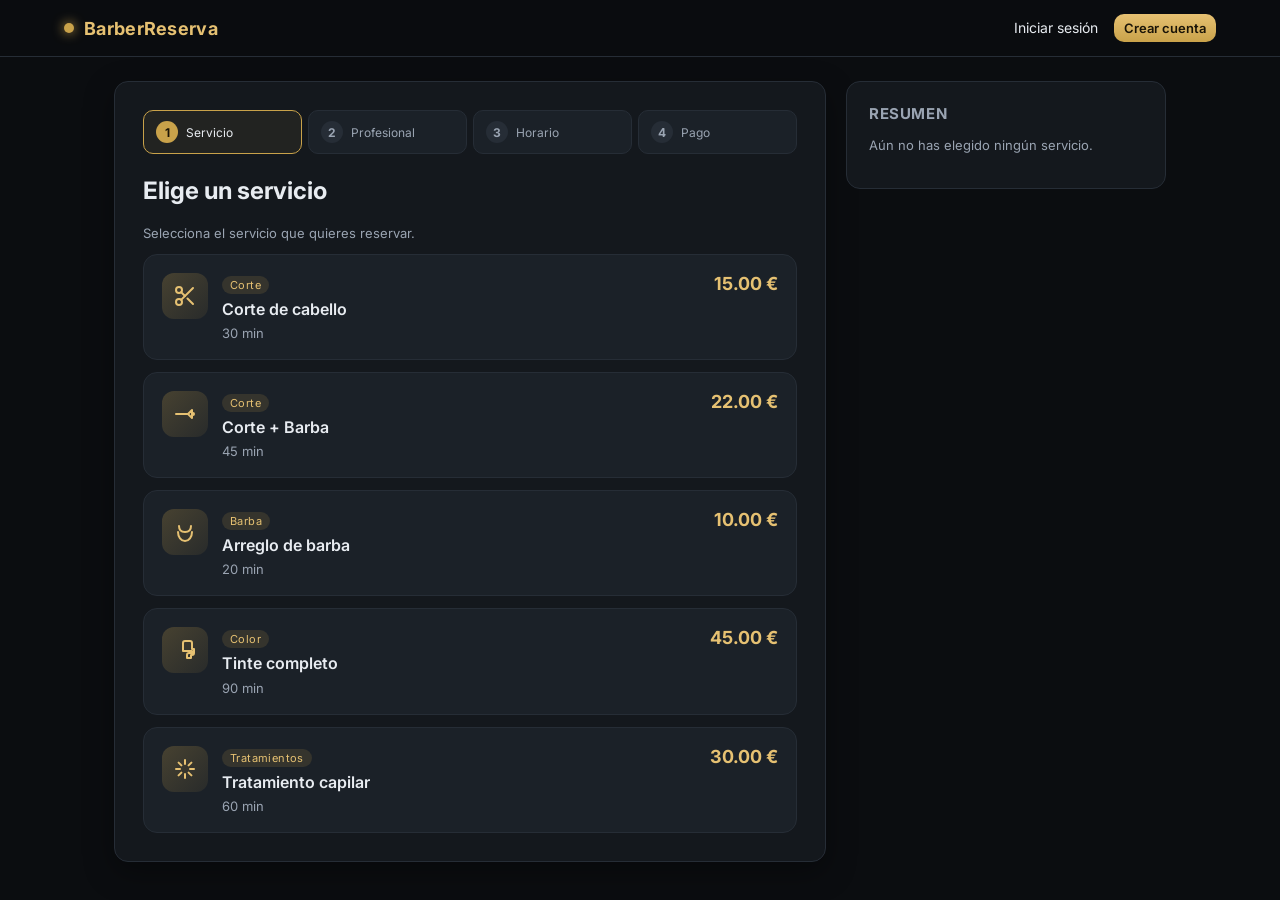
==== book.html @ 69525e0b "Primera subida del proyecto Madoka" ====
<!doctype html>
<html lang="es">
<head>
  <meta charset="utf-8" />
  <meta name="viewport" content="width=device-width, initial-scale=1" />
  <title>Reservar — BarberReserva</title>
  <link rel="preconnect" href="https://fonts.googleapis.com">
  <link rel="preconnect" href="https://fonts.gstatic.com" crossorigin>
  <link href="https://fonts.googleapis.com/css2?family=Inter:wght@400;500;600;700&display=swap" rel="stylesheet">
  <link rel="stylesheet" href="styles.css" />
</head>
<body>
  <nav class="nav">
    <div class="nav-inner">
      <a class="brand" href="index.html"><span class="brand-dot"></span> BarberReserva</a>
      <div class="nav-spacer"></div>
      <div id="nav-actions"></div>
    </div>
  </nav>

  <main class="container">
    <div id="welcome" class="form-ok" style="display:none">Cuenta creada. ¡Ya puedes reservar tu primera cita!</div>

    <div class="booking-shell">
      <div class="booking-card">
        <div class="steps-pro">
          <div class="sp active" data-sp="1"><span class="n">1</span> Servicio</div>
          <div class="sp" data-sp="2"><span class="n">2</span> Profesional</div>
          <div class="sp" data-sp="3"><span class="n">3</span> Horario</div>
          <div class="sp" data-sp="4"><span class="n">4</span> Pago</div>
        </div>

        <section id="step-1">
          <h2 style="margin-top:0">Elige un servicio</h2>
          <p class="muted">Selecciona el servicio que quieres reservar.</p>
          <div id="services" class="rgrid"></div>
        </section>

        <section id="step-2" style="display:none">
          <h2 style="margin-top:0">Elige a tu profesional</h2>
          <p class="muted">Estos profesionales pueden realizar el servicio.</p>
          <div id="employees" class="rgrid"></div>
          <div style="margin-top:18px"><button class="btn" id="back-1">← Volver</button></div>
        </section>

        <section id="step-3" style="display:none">
          <h2 style="margin-top:0">Fecha y hora</h2>
          <p class="muted">Elige el día y un horario disponible.</p>
          <div class="form-row" style="max-width:260px">
            <label for="date">Fecha</label>
            <input class="input" id="date" type="date" />
          </div>
          <div id="slots-area"></div>
          <p class="muted" id="slots-msg" style="margin-top:10px"></p>
          <div style="margin-top:18px"><button class="btn" id="back-2">← Volver</button></div>
        </section>

        <section id="step-4" style="display:none">
          <h2 style="margin-top:0">Confirmar y pagar</h2>
          <div id="pay-area">
            <p class="muted">Revisa tu reserva en el resumen y procesa el pago en modo demostración.</p>
            <div style="display:flex; gap:8px; margin-top:14px;">
              <button class="btn btn-primary" id="pay-btn">Pagar y confirmar reserva</button>
              <button class="btn" id="back-3">← Volver</button>
            </div>
          </div>
          <div id="confirm" style="display:none" class="confirm-wrap">
            <div class="form-ok">Reserva confirmada. Aquí tienes tu código QR para mostrar en el local.</div>
            <div class="qr"><img id="qr-img" alt="QR de reserva" /></div>
            <div class="ccode" id="code"></div>
            <p><a class="btn" href="mis-reservas.html">Ver mis reservas</a></p>
          </div>
        </section>
      </div>

      <aside class="summary-card" id="summary">
        <h3>Resumen</h3>
        <div id="summary-body"><p class="summary-empty">Aún no has elegido ningún servicio.</p></div>
      </aside>
    </div>
  </main>

  <script src="shared.js"></script>
  <script>
    const state = { service: null, employee: null, date: null, time: null };

    if (new URLSearchParams(location.search).get('welcome')) {
      document.getElementById('welcome').style.display = 'block';
    }

    const ICONS = {
      scissors: '<svg viewBox="0 0 24 24" fill="none" stroke="currentColor" stroke-width="2" stroke-linecap="round" stroke-linejoin="round"><circle cx="6" cy="6" r="3"/><circle cx="6" cy="18" r="3"/><line x1="20" y1="4" x2="8.12" y2="15.88"/><line x1="14.47" y1="14.48" x2="20" y2="20"/><line x1="8.12" y1="8.12" x2="12" y2="12"/></svg>',
      razor: '<svg viewBox="0 0 24 24" fill="none" stroke="currentColor" stroke-width="2" stroke-linecap="round" stroke-linejoin="round"><path d="M3 12h12l4-4v8l-4-4"/><circle cx="20" cy="12" r="1"/></svg>',
      beard: '<svg viewBox="0 0 24 24" fill="none" stroke="currentColor" stroke-width="2" stroke-linecap="round" stroke-linejoin="round"><path d="M6 6c0 4 2 6 6 6s6-2 6-6"/><path d="M5 12c0 5 3 9 7 9s7-4 7-9"/></svg>',
      paint: '<svg viewBox="0 0 24 24" fill="none" stroke="currentColor" stroke-width="2" stroke-linecap="round" stroke-linejoin="round"><path d="M19 11h2v4a2 2 0 0 1-2 2h-1v3h-4v-3a2 2 0 0 1 2-2h3v-2H10V5a2 2 0 0 1 2-2h5a2 2 0 0 1 2 2z"/></svg>',
      spark: '<svg viewBox="0 0 24 24" fill="none" stroke="currentColor" stroke-width="2" stroke-linecap="round" stroke-linejoin="round"><path d="M12 3v4M12 17v4M3 12h4M17 12h4M5.6 5.6l2.8 2.8M15.6 15.6l2.8 2.8M5.6 18.4l2.8-2.8M15.6 8.4l2.8-2.8"/></svg>',
      default: '<svg viewBox="0 0 24 24" fill="none" stroke="currentColor" stroke-width="2" stroke-linecap="round" stroke-linejoin="round"><circle cx="12" cy="12" r="9"/></svg>',
    };

    function setStep(n) {
      document.querySelectorAll('.sp').forEach(el => {
        const i = Number(el.dataset.sp);
        el.classList.toggle('active', i === n);
        el.classList.toggle('done', i < n);
      });
      [1,2,3,4].forEach(i => document.getElementById('step-' + i).style.display = (i === n) ? '' : 'none');
    }

    function renderSummary() {
      const box = document.getElementById('summary-body');
      if (!state.service) { box.innerHTML = '<p class="summary-empty">Aún no has elegido ningún servicio.</p>'; return; }
      const lines = [];
      lines.push(`<div class="summary-line"><span class="k">Servicio</span><span class="v">${escapeHtml(state.service.name)}</span></div>`);
      lines.push(`<div class="summary-line"><span class="k">Duración</span><span class="v">${state.service.duration_minutes} min</span></div>`);
      if (state.employee) lines.push(`<div class="summary-line"><span class="k">Profesional</span><span class="v">${escapeHtml(state.employee.name)}</span></div>`);
      if (state.date) lines.push(`<div class="summary-line"><span class="k">Fecha</span><span class="v">${escapeHtml(state.date)}</span></div>`);
      if (state.time) lines.push(`<div class="summary-line"><span class="k">Hora</span><span class="v">${escapeHtml(state.time)}</span></div>`);
      lines.push(`<div class="summary-total"><span class="tk">Total a pagar</span><span class="tv">${Number(state.service.price).toFixed(2)} €</span></div>`);
      box.innerHTML = lines.join('');
    }

    function loadServices() {
      const c = document.getElementById('services');
      c.innerHTML = '';
      DB.services().forEach(s => {
        const el = document.createElement('div');
        el.className = 'service-card';
        el.innerHTML = `
          <div class="svc-icon">${ICONS[s.icon] || ICONS.default}</div>
          <div class="svc-card-body">
            <span class="svc-tag">${escapeHtml(s.category || '')}</span>
            <div class="svc-title">${escapeHtml(s.name)}</div>
            <div class="svc-meta">${s.duration_minutes} min</div>
          </div>
          <div class="svc-price">${Number(s.price).toFixed(2)} €</div>`;
        el.onclick = () => {
          document.querySelectorAll('#services .service-card').forEach(x => x.classList.remove('active'));
          el.classList.add('active');
          state.service = s; state.employee = null; state.date = null; state.time = null;
          renderSummary(); loadEmployees(); setStep(2);
        };
        c.appendChild(el);
      });
    }

    function loadEmployees() {
      const c = document.getElementById('employees');
      c.innerHTML = '';
      DB.employeesForService(state.service.id).forEach(e => {
        const el = document.createElement('div');
        el.className = 'emp-card';
        el.innerHTML = `
          <div class="avatar avatar-lg"><img src="${avatarUrl(e.name, 128)}" alt=""></div>
          <div>
            <div class="ename">${escapeHtml(e.name)}</div>
            <div class="ehint">Profesional disponible</div>
          </div>`;
        el.onclick = () => {
          document.querySelectorAll('#employees .emp-card').forEach(x => x.classList.remove('active'));
          el.classList.add('active');
          state.employee = e; state.date = null; state.time = null;
          renderSummary(); prepareDate(); setStep(3);
        };
        c.appendChild(el);
      });
    }

    function prepareDate() {
      const d = document.getElementById('date');
      const today = new Date().toISOString().slice(0, 10);
      d.min = today;
      if (!d.value) d.value = today;
      d.onchange = loadSlots;
      loadSlots();
    }

    function loadSlots() {
      const date = document.getElementById('date').value;
      state.date = date; state.time = null; renderSummary();
      const area = document.getElementById('slots-area');
      const msg = document.getElementById('slots-msg');
      const { slots } = DB.availability({ employee_id: state.employee.id, service_id: state.service.id, date });
      if (!slots.length) { area.innerHTML = ''; msg.textContent = 'Sin huecos para ese día. Prueba con otro.'; return; }
      msg.textContent = '';
      const morning = slots.filter(t => parseInt(t) < 14);
      const afternoon = slots.filter(t => parseInt(t) >= 14);
      function group(title, list) {
        if (!list.length) return '';
        return `<div class="slot-section"><h4>${title}</h4><div class="slot-grid">${list.map(t => `<div class="slot-pill" data-t="${t}">${t}</div>`).join('')}</div></div>`;
      }
      area.innerHTML = group('Mañana', morning) + group('Tarde', afternoon);
      area.querySelectorAll('.slot-pill').forEach(el => {
        el.onclick = () => {
          area.querySelectorAll('.slot-pill').forEach(x => x.classList.remove('active'));
          el.classList.add('active');
          state.time = el.dataset.t;
          renderSummary();
          setStep(4);
        };
      });
    }

    document.getElementById('back-1').onclick = () => setStep(1);
    document.getElementById('back-2').onclick = () => setStep(2);
    document.getElementById('back-3').onclick = () => setStep(3);

    document.getElementById('pay-btn').onclick = () => {
      const user = DB.me();
      if (!user) { location.href = 'login.html'; return; }
      const btn = document.getElementById('pay-btn');
      btn.disabled = true; btn.textContent = 'Procesando pago…';
      try {
        const r = DB.createReservation({
          employee_id: state.employee.id,
          service_id: state.service.id,
          date: state.date,
          start_time: state.time,
        });
        document.getElementById('code').textContent = r.code;
        document.getElementById('qr-img').src = 'https://api.qrserver.com/v1/create-qr-code/?size=200x200&data=' + encodeURIComponent('BARBER:' + r.code);
        document.getElementById('pay-area').style.display = 'none';
        document.getElementById('confirm').style.display = 'block';
      } catch (err) {
        btn.disabled = false; btn.textContent = 'Pagar y confirmar reserva';
        alert(err.message);
      }
    };

    // Block non-clients from booking
    const me = DB.me();
    if (me && me.role !== 'client') {
      document.querySelector('.booking-shell').innerHTML = `
        <div class="booking-card">
          <h2 style="margin-top:0">Reservas solo para clientes</h2>
          <p class="muted">Tu cuenta es de tipo ${me.role === 'admin' ? 'Administrador' : 'Trabajador'}. Esta sección es para clientes.</p>
          <a class="btn btn-primary" href="${me.role === 'admin' ? 'admin.html' : 'dashboard.html'}">Ir a mi panel</a>
        </div>`;
    } else {
      loadServices();
      renderSummary();
    }
  </script>
</body>
</html>
---- styles.css ----
:root {
  --bg: #0b0d10;
  --panel: #14181d;
  --panel-2: #1b2128;
  --line: #262d36;
  --text: #e8ecf1;
  --muted: #9aa4b2;
  --brand: #c9a24a;
  --brand-2: #e6c172;
  --brand-ink: #1a1407;
  --ok: #4ade80;
  --err: #f87171;
  --warn: #fbbf24;
  --radius: 14px;
  --shadow: 0 10px 30px rgba(0, 0, 0, .35);
}
* { box-sizing: border-box; }
html, body { margin: 0; padding: 0; background: var(--bg); color: var(--text); font-family: 'Inter', system-ui, -apple-system, Segoe UI, Roboto, sans-serif; -webkit-font-smoothing: antialiased; }
a { color: var(--brand-2); text-decoration: none; }
a:hover { text-decoration: underline; }
img { max-width: 100%; }

/* layout */
.container { max-width: 1100px; margin: 0 auto; padding: 24px; }
.nav { position: sticky; top: 0; z-index: 20; background: rgba(11, 13, 16, .85); backdrop-filter: blur(10px); border-bottom: 1px solid var(--line); }
.nav-inner { display: flex; align-items: center; gap: 16px; padding: 14px 24px; max-width: 1200px; margin: 0 auto; }
.brand { display: flex; align-items: center; gap: 10px; font-weight: 700; font-size: 18px; letter-spacing: .3px; }
.brand-dot { width: 10px; height: 10px; border-radius: 50%; background: var(--brand); box-shadow: 0 0 12px var(--brand); }
.nav-spacer { flex: 1; }
.nav a.navlink { color: var(--text); padding: 8px 12px; border-radius: 8px; font-size: 14px; }
.nav a.navlink:hover { background: var(--panel-2); text-decoration: none; }
.nav .who { color: var(--muted); font-size: 13px; margin-right: 6px; }

/* buttons */
.btn { display: inline-flex; align-items: center; justify-content: center; gap: 8px; padding: 10px 18px; border-radius: 10px; border: 1px solid var(--line); background: var(--panel-2); color: var(--text); font-weight: 600; font-size: 14px; cursor: pointer; transition: transform .05s ease, background .15s; }
.btn:hover { background: #232a33; }
.btn:active { transform: translateY(1px); }
.btn-primary { background: linear-gradient(180deg, var(--brand-2), var(--brand)); color: var(--brand-ink); border: none; }
.btn-primary:hover { filter: brightness(1.05); }
.btn-ghost { background: transparent; }
.btn-danger { background: #3a1a1a; border-color: #5a2222; color: #fecaca; }
.btn-sm { padding: 6px 10px; font-size: 13px; }
.btn-block { display: flex; width: 100%; }

/* hero */
.hero { padding: 80px 24px 60px; text-align: center; background: radial-gradient(1100px 500px at 50% -80px, rgba(201,162,74,.18), transparent 60%); }
.hero h1 { font-size: 44px; line-height: 1.05; margin: 0 0 14px; letter-spacing: -.5px; }
.hero .accent { background: linear-gradient(90deg, var(--brand-2), var(--brand)); -webkit-background-clip: text; background-clip: text; color: transparent; }
.hero p { color: var(--muted); font-size: 17px; max-width: 620px; margin: 0 auto 28px; }
.hero .cta { display: flex; gap: 12px; justify-content: center; flex-wrap: wrap; }

/* feature grid */
.features { display: grid; grid-template-columns: repeat(auto-fit, minmax(240px, 1fr)); gap: 18px; padding: 30px 0 10px; }
.feature { background: var(--panel); border: 1px solid var(--line); border-radius: var(--radius); padding: 22px; }
.feature h3 { margin: 8px 0 6px; font-size: 17px; }
.feature p { color: var(--muted); font-size: 14px; margin: 0; line-height: 1.55; }
.icon { width: 38px; height: 38px; border-radius: 10px; display: inline-flex; align-items: center; justify-content: center; background: rgba(201,162,74,.12); color: var(--brand-2); font-size: 18px; }

/* forms / auth */
.auth-wrap { min-height: calc(100vh - 64px); display: grid; place-items: center; padding: 40px 16px; }
.card { background: var(--panel); border: 1px solid var(--line); border-radius: var(--radius); padding: 28px; box-shadow: var(--shadow); }
.card.narrow { width: 100%; max-width: 420px; }
.card h2 { margin: 0 0 6px; font-size: 22px; }
.card .sub { color: var(--muted); margin: 0 0 22px; font-size: 14px; }
.form-row { margin-bottom: 14px; }
.form-row label { display: block; font-size: 13px; color: var(--muted); margin-bottom: 6px; }
.input { width: 100%; padding: 11px 13px; background: var(--panel-2); border: 1px solid var(--line); border-radius: 10px; color: var(--text); font-size: 15px; transition: border-color .15s, box-shadow .15s; }
.input:focus { outline: none; border-color: var(--brand); box-shadow: 0 0 0 3px rgba(201,162,74,.18); }
.input.invalid { border-color: var(--err); }
.field-error { color: var(--err); font-size: 12px; margin-top: 4px; min-height: 14px; }
.form-error { background: rgba(248,113,113,.08); border: 1px solid rgba(248,113,113,.35); color: #fecaca; border-radius: 10px; padding: 10px 12px; margin-bottom: 14px; font-size: 13px; }
.form-ok { background: rgba(74,222,128,.08); border: 1px solid rgba(74,222,128,.35); color: #bbf7d0; border-radius: 10px; padding: 10px 12px; margin-bottom: 14px; font-size: 13px; }
.muted { color: var(--muted); font-size: 13px; }
.center { text-align: center; }
.between { display: flex; justify-content: space-between; align-items: center; gap: 10px; }

.password-meter { height: 6px; background: var(--panel-2); border-radius: 4px; overflow: hidden; margin-top: 6px; }
.password-meter > div { height: 100%; width: 0; background: var(--err); transition: width .2s, background .2s; }

/* booking */
.steps { display: flex; gap: 8px; margin-bottom: 18px; }
.step { flex: 1; height: 6px; background: var(--panel-2); border-radius: 4px; overflow: hidden; }
.step.active > i { display: block; height: 100%; background: var(--brand); width: 100%; }
.choices { display: grid; grid-template-columns: repeat(auto-fill, minmax(220px, 1fr)); gap: 12px; }
.choice { background: var(--panel-2); border: 1px solid var(--line); border-radius: 12px; padding: 14px; cursor: pointer; transition: border-color .15s, transform .05s; }
.choice:hover { border-color: var(--brand); }
.choice.active { border-color: var(--brand); box-shadow: 0 0 0 2px rgba(201,162,74,.25) inset; }
.choice .title { font-weight: 600; }
.choice .meta { color: var(--muted); font-size: 13px; margin-top: 4px; }
.slot-grid { display: grid; grid-template-columns: repeat(auto-fill, minmax(80px, 1fr)); gap: 8px; }
.slot { padding: 10px 0; text-align: center; background: var(--panel-2); border: 1px solid var(--line); border-radius: 8px; cursor: pointer; font-size: 14px; }
.slot:hover { border-color: var(--brand); }
.slot.active { background: var(--brand); color: var(--brand-ink); border-color: var(--brand); font-weight: 600; }

/* dashboards */
.grid-2 { display: grid; grid-template-columns: 1fr 1fr; gap: 18px; }
.grid-3 { display: grid; grid-template-columns: repeat(3, 1fr); gap: 18px; }
.stat { background: var(--panel); border: 1px solid var(--line); border-radius: var(--radius); padding: 20px; }
.stat .label { color: var(--muted); font-size: 13px; }
.stat .value { font-size: 28px; font-weight: 700; margin-top: 4px; }
.table { width: 100%; border-collapse: collapse; }
.table th, .table td { text-align: left; padding: 10px 12px; border-bottom: 1px solid var(--line); font-size: 14px; }
.table th { color: var(--muted); font-weight: 500; font-size: 12px; text-transform: uppercase; letter-spacing: .5px; }
.badge { display: inline-block; padding: 3px 8px; border-radius: 999px; font-size: 12px; font-weight: 600; }
.badge.pendiente { background: rgba(251,191,36,.15); color: var(--warn); }
.badge.completada { background: rgba(74,222,128,.15); color: var(--ok); }
.badge.cancelada, .badge.no_show { background: rgba(248,113,113,.15); color: var(--err); }
.badge.pagada { background: rgba(74,222,128,.15); color: var(--ok); }

.bar-row { display: flex; align-items: center; gap: 8px; margin: 6px 0; font-size: 13px; }
.bar-row .bar { flex: 1; height: 8px; background: var(--panel-2); border-radius: 4px; overflow: hidden; }
.bar-row .bar > i { display: block; height: 100%; background: var(--brand); }
.bar-row .label { width: 90px; color: var(--muted); }
.bar-row .val { width: 80px; text-align: right; }

.qr { display: grid; place-items: center; padding: 16px; background: white; border-radius: 12px; width: fit-content; margin: 14px auto; }
.qr img { width: 180px; height: 180px; display: block; }

.divider { height: 1px; background: var(--line); margin: 18px 0; }

/* role tabs */
.role-tabs { display: grid; grid-template-columns: repeat(3, 1fr); gap: 8px; background: var(--panel-2); border: 1px solid var(--line); border-radius: 12px; padding: 6px; margin-bottom: 18px; }
.role-tab { display: flex; flex-direction: column; align-items: center; justify-content: center; gap: 4px; padding: 12px 8px; border-radius: 8px; cursor: pointer; border: none; background: transparent; color: var(--muted); font-size: 13px; font-weight: 600; transition: background .15s, color .15s; font-family: inherit; }
.role-tab:hover { color: var(--text); }
.role-tab.active { background: var(--brand); color: var(--brand-ink); }
.role-tab .role-ico { font-size: 11px; line-height: 1; letter-spacing: 1px; opacity: .8; }
.role-hint { font-size: 12px; color: var(--muted); margin: -8px 0 14px; text-align: center; }

/* admin filters */
.filters { display: flex; gap: 12px; flex-wrap: wrap; align-items: end; margin-bottom: 12px; }
.filters .form-row { margin: 0; flex: 1; min-width: 160px; }
.select { width: 100%; padding: 11px 13px; background: var(--panel-2); border: 1px solid var(--line); border-radius: 10px; color: var(--text); font-size: 15px; }

/* profile */
.profile-hero { display: flex; gap: 24px; align-items: center; padding: 28px; background: linear-gradient(135deg, rgba(201,162,74,.18), rgba(201,162,74,0)); border: 1px solid var(--line); border-radius: var(--radius); margin-bottom: 20px; }
.profile-hero img { width: 110px; height: 110px; border-radius: 50%; border: 3px solid var(--brand); box-shadow: 0 4px 20px rgba(201,162,74,.25); }
.profile-hero .pname { font-size: 26px; font-weight: 700; margin: 0 0 4px; }
.profile-hero .prole { display: inline-block; padding: 4px 10px; border-radius: 999px; background: rgba(201,162,74,.18); color: var(--brand-2); font-size: 12px; font-weight: 600; text-transform: uppercase; letter-spacing: .8px; }
.profile-info { display: grid; grid-template-columns: 1fr 1fr; gap: 14px; }
.info-item { background: var(--panel-2); border: 1px solid var(--line); border-radius: 10px; padding: 14px 16px; }
.info-item .ilabel { font-size: 12px; color: var(--muted); text-transform: uppercase; letter-spacing: .5px; }
.info-item .ivalue { font-size: 17px; font-weight: 600; margin-top: 4px; }

/* avatars */
.avatar { display: inline-flex; align-items: center; justify-content: center; width: 40px; height: 40px; border-radius: 50%; background: var(--panel-2); overflow: hidden; flex-shrink: 0; }
.avatar img { width: 100%; height: 100%; display: block; }
.avatar-lg { width: 64px; height: 64px; border: 2px solid var(--brand); }

/* booking — fancier */
.booking-shell { display: grid; grid-template-columns: 1fr 320px; gap: 20px; align-items: start; }
@media (max-width: 900px) { .booking-shell { grid-template-columns: 1fr; } }
.booking-card { background: var(--panel); border: 1px solid var(--line); border-radius: var(--radius); padding: 28px; box-shadow: var(--shadow); }
.steps-pro { display: flex; gap: 6px; margin-bottom: 22px; flex-wrap: wrap; }
.steps-pro .sp { flex: 1; min-width: 80px; padding: 10px 12px; border-radius: 10px; background: var(--panel-2); border: 1px solid var(--line); font-size: 12px; color: var(--muted); display: flex; align-items: center; gap: 8px; }
.steps-pro .sp .n { width: 22px; height: 22px; border-radius: 50%; background: var(--line); color: var(--muted); display: inline-flex; align-items: center; justify-content: center; font-weight: 700; font-size: 12px; }
.steps-pro .sp.active { color: var(--text); border-color: var(--brand); background: rgba(201,162,74,.08); }
.steps-pro .sp.active .n { background: var(--brand); color: var(--brand-ink); }
.steps-pro .sp.done .n { background: var(--ok); color: #0b2912; }
.steps-pro .sp.done { color: var(--text); }

.service-card { background: var(--panel-2); border: 1px solid var(--line); border-radius: 14px; padding: 18px; cursor: pointer; transition: transform .08s, border-color .15s, box-shadow .15s; display: flex; gap: 14px; align-items: flex-start; }
.service-card:hover { border-color: var(--brand); transform: translateY(-2px); box-shadow: 0 10px 24px rgba(0,0,0,.25); }
.service-card.active { border-color: var(--brand); box-shadow: 0 0 0 2px rgba(201,162,74,.3) inset; }
.svc-icon { width: 46px; height: 46px; border-radius: 12px; display: inline-flex; align-items: center; justify-content: center; background: linear-gradient(135deg, rgba(201,162,74,.25), rgba(201,162,74,.08)); color: var(--brand-2); flex-shrink: 0; }
.svc-icon svg { width: 24px; height: 24px; }
.svc-card-body { flex: 1; }
.svc-tag { display: inline-block; font-size: 11px; padding: 2px 8px; border-radius: 999px; background: rgba(201,162,74,.15); color: var(--brand-2); margin-bottom: 6px; letter-spacing: .4px; }
.svc-title { font-size: 16px; font-weight: 600; line-height: 1.2; }
.svc-meta { color: var(--muted); font-size: 13px; margin-top: 6px; }
.svc-price { font-size: 18px; font-weight: 700; color: var(--brand-2); text-align: right; min-width: 70px; }

.emp-card { background: var(--panel-2); border: 1px solid var(--line); border-radius: 14px; padding: 16px; cursor: pointer; display: flex; gap: 14px; align-items: center; transition: border-color .15s, transform .08s; }
.emp-card:hover { border-color: var(--brand); transform: translateY(-2px); }
.emp-card.active { border-color: var(--brand); box-shadow: 0 0 0 2px rgba(201,162,74,.3) inset; }
.emp-card .ename { font-weight: 600; font-size: 15px; }
.emp-card .ehint { color: var(--muted); font-size: 13px; }

.slot-section { margin-top: 14px; }
.slot-section h4 { font-size: 13px; color: var(--muted); margin: 6px 0 8px; text-transform: uppercase; letter-spacing: .5px; }
.slot-pill { padding: 10px 0; text-align: center; background: var(--panel-2); border: 1px solid var(--line); border-radius: 10px; cursor: pointer; font-size: 14px; font-weight: 600; transition: all .12s; }
.slot-pill:hover { border-color: var(--brand); color: var(--brand-2); }
.slot-pill.active { background: var(--brand); color: var(--brand-ink); border-color: var(--brand); }

.summary-card { background: var(--panel); border: 1px solid var(--line); border-radius: var(--radius); padding: 22px; position: sticky; top: 80px; }
.summary-card h3 { margin: 0 0 14px; font-size: 15px; color: var(--muted); text-transform: uppercase; letter-spacing: .6px; }
.summary-line { display: flex; justify-content: space-between; gap: 10px; padding: 10px 0; border-bottom: 1px dashed var(--line); font-size: 14px; }
.summary-line:last-of-type { border-bottom: none; }
.summary-line .k { color: var(--muted); }
.summary-line .v { font-weight: 600; text-align: right; }
.summary-total { display: flex; justify-content: space-between; align-items: baseline; margin-top: 14px; padding-top: 14px; border-top: 1px solid var(--line); }
.summary-total .tk { font-size: 14px; color: var(--muted); }
.summary-total .tv { font-size: 26px; font-weight: 700; color: var(--brand-2); }
.summary-empty { color: var(--muted); font-size: 13px; }

/* reservation cards */
.rcard { background: var(--panel); border: 1px solid var(--line); border-radius: 14px; padding: 18px; display: grid; grid-template-columns: 80px 1fr auto; gap: 16px; align-items: center; transition: border-color .15s; }
.rcard:hover { border-color: var(--brand); }
.rcard .rdate { text-align: center; background: var(--panel-2); border-radius: 10px; padding: 10px 4px; }
.rcard .rdate .rday { font-size: 22px; font-weight: 700; line-height: 1; }
.rcard .rdate .rmon { font-size: 11px; color: var(--muted); text-transform: uppercase; letter-spacing: 1px; margin-top: 4px; }
.rcard .rbody .rserv { font-size: 16px; font-weight: 600; }
.rcard .rbody .rmeta { color: var(--muted); font-size: 13px; margin-top: 4px; }
.rcard .rright { text-align: right; }
.rcard .rprice { font-size: 18px; font-weight: 700; color: var(--brand-2); }
.rcard .rcode { font-size: 11px; color: var(--muted); margin-top: 4px; font-family: ui-monospace, monospace; }
.rgrid { display: grid; gap: 12px; }

/* confirm screen */
.confirm-wrap { text-align: center; padding: 20px; }
.confirm-wrap h3 { margin: 14px 0 8px; }
.confirm-wrap .ccode { font-family: ui-monospace, monospace; font-size: 22px; letter-spacing: 2px; background: var(--panel-2); padding: 10px 18px; border-radius: 10px; display: inline-block; margin: 10px 0; }

/* calendar */
.cal-wrap { display: grid; grid-template-columns: 1fr 1fr; gap: 18px; align-items: start; }
@media (max-width: 900px) { .cal-wrap { grid-template-columns: 1fr; } }
.cal { background: var(--panel); border: 1px solid var(--line); border-radius: var(--radius); padding: 18px; }
.cal-head { display: flex; align-items: center; justify-content: space-between; margin-bottom: 14px; }
.cal-title { font-size: 18px; font-weight: 700; text-transform: capitalize; }
.cal-nav { display: flex; gap: 6px; }
.cal-nav button { width: 34px; height: 34px; border-radius: 8px; border: 1px solid var(--line); background: var(--panel-2); color: var(--text); cursor: pointer; font-size: 18px; line-height: 1; }
.cal-nav button:hover { border-color: var(--brand); color: var(--brand-2); }
.cal-dow { display: grid; grid-template-columns: repeat(7, 1fr); gap: 6px; margin-bottom: 6px; }
.cal-dow div { text-align: center; font-size: 11px; color: var(--muted); font-weight: 600; letter-spacing: .5px; text-transform: uppercase; padding: 4px 0; }
.cal-grid { display: grid; grid-template-columns: repeat(7, 1fr); gap: 6px; }
.cal-cell { position: relative; aspect-ratio: 1; min-height: 48px; display: flex; flex-direction: column; align-items: center; justify-content: center; gap: 3px; background: var(--panel-2); border: 1px solid var(--line); border-radius: 10px; cursor: pointer; transition: border-color .12s, background .12s, transform .05s; user-select: none; }
.cal-cell:hover { border-color: var(--brand); }
.cal-cell.other { opacity: .25; cursor: default; }
.cal-cell.other:hover { border-color: var(--line); }
.cal-cell.today { border-color: var(--brand-2); }
.cal-cell.has::after { content: ''; position: absolute; bottom: 6px; width: 5px; height: 5px; border-radius: 50%; background: var(--brand); }
.cal-cell.selected { background: var(--brand); color: var(--brand-ink); border-color: var(--brand); transform: scale(1.03); }
.cal-cell.selected::after { background: var(--brand-ink); }
.cal-cell .cn { font-size: 14px; font-weight: 600; }
.cal-cell .cb { position: absolute; top: 4px; right: 6px; font-size: 10px; font-weight: 700; padding: 1px 5px; border-radius: 8px; background: var(--brand); color: var(--brand-ink); min-width: 14px; text-align: center; }
.cal-cell.selected .cb { background: var(--brand-ink); color: var(--brand); }
.cal-legend { display: flex; gap: 16px; margin-top: 12px; font-size: 12px; color: var(--muted); }
.cal-legend .leg { display: inline-flex; align-items: center; gap: 6px; }
.cal-legend .dot { width: 8px; height: 8px; border-radius: 50%; background: var(--brand); }
.cal-legend .ring { width: 12px; height: 12px; border-radius: 50%; border: 2px solid var(--brand-2); }

.day-panel { background: var(--panel); border: 1px solid var(--line); border-radius: var(--radius); padding: 18px; min-height: 200px; }
.day-panel .dphead { display: flex; align-items: center; justify-content: space-between; margin-bottom: 14px; }
.day-panel .dptitle { font-size: 16px; font-weight: 700; text-transform: capitalize; }
.day-panel .dpcount { font-size: 12px; color: var(--muted); }
.day-empty { text-align: center; padding: 40px 16px; color: var(--muted); }
.day-empty .em-icon { width: 60px; height: 60px; border-radius: 50%; background: var(--panel-2); display: inline-flex; align-items: center; justify-content: center; margin-bottom: 12px; font-size: 22px; color: var(--brand-2); }

@media (max-width: 720px) {
  .hero h1 { font-size: 32px; }
  .grid-2, .grid-3 { grid-template-columns: 1fr; }
  .container { padding: 16px; }
  .nav-inner { padding: 10px 16px; flex-wrap: wrap; }
}
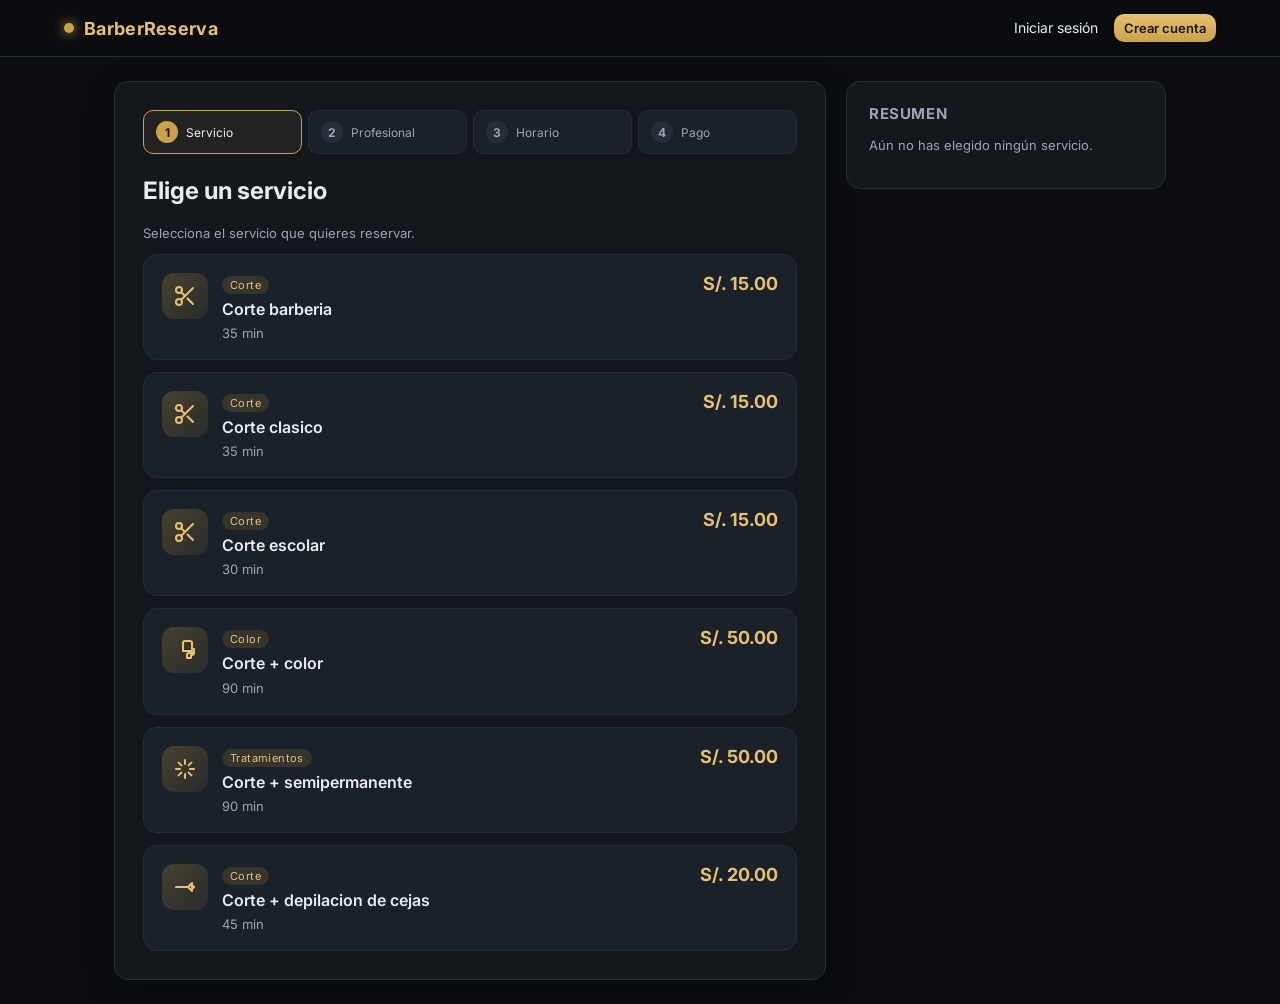
==== commit 3decc958: "Actualizar" ====
--- a/book.html
+++ b/book.html
@@ -65,9 +65,9 @@
             </div>
           </div>
           <div id="confirm" style="display:none" class="confirm-wrap">
-            <div class="form-ok">Reserva confirmada. Aquí tienes tu código QR para mostrar en el local.</div>
-            <div class="qr"><img id="qr-img" alt="QR de reserva" /></div>
-            <div class="ccode" id="code"></div>
+            <div class="form-ok">¡Reserva confirmada! Realiza tu pago escaneando el código QR oficial.</div>
+            <div class="qr"><img src="QrPeluqueria.jpeg" id="qr-img" alt="QR Oficial de la Peluquería" /></div>
+            <div class="ccode" style="font-size: 20px; font-weight: bold; letter-spacing: 1px;">YAPE: 954936982</div>
             <p><a class="btn" href="mis-reservas.html">Ver mis reservas</a></p>
           </div>
         </section>
@@ -115,7 +115,8 @@
       if (state.employee) lines.push(`<div class="summary-line"><span class="k">Profesional</span><span class="v">${escapeHtml(state.employee.name)}</span></div>`);
       if (state.date) lines.push(`<div class="summary-line"><span class="k">Fecha</span><span class="v">${escapeHtml(state.date)}</span></div>`);
       if (state.time) lines.push(`<div class="summary-line"><span class="k">Hora</span><span class="v">${escapeHtml(state.time)}</span></div>`);
-      lines.push(`<div class="summary-total"><span class="tk">Total a pagar</span><span class="tv">${Number(state.service.price).toFixed(2)} €</span></div>`);
+      // Cambiado de € a S/.
+      lines.push(`<div class="summary-total"><span class="tk">Total a pagar</span><span class="tv">S/. ${Number(state.service.price).toFixed(2)}</span></div>`);
       box.innerHTML = lines.join('');
     }
 
@@ -125,6 +126,7 @@
       DB.services().forEach(s => {
         const el = document.createElement('div');
         el.className = 'service-card';
+        // Cambiado de € a S/.
         el.innerHTML = `
           <div class="svc-icon">${ICONS[s.icon] || ICONS.default}</div>
           <div class="svc-card-body">
@@ -132,7 +134,7 @@
             <div class="svc-title">${escapeHtml(s.name)}</div>
             <div class="svc-meta">${s.duration_minutes} min</div>
           </div>
-          <div class="svc-price">${Number(s.price).toFixed(2)} €</div>`;
+          <div class="svc-price">S/. ${Number(s.price).toFixed(2)}</div>`;
         el.onclick = () => {
           document.querySelectorAll('#services .service-card').forEach(x => x.classList.remove('active'));
           el.classList.add('active');
@@ -216,8 +218,11 @@
           date: state.date,
           start_time: state.time,
         });
-        document.getElementById('code').textContent = r.code;
-        document.getElementById('qr-img').src = 'https://api.qrserver.com/v1/create-qr-code/?size=200x200&data=' + encodeURIComponent('BARBER:' + r.code);
+        
+        // LAS DOS LÍNEAS COMENTADAS CORRECTAMENTE AQUÍ:
+        // document.getElementById('code').textContent = r.code;
+        // document.getElementById('qr-img').src = 'https://api.qrserver.com/v1/create-qr-code/?size=200x200&data=' + encodeURIComponent('BARBER:' + r.code);
+        
         document.getElementById('pay-area').style.display = 'none';
         document.getElementById('confirm').style.display = 'block';
       } catch (err) {
@@ -241,4 +246,4 @@
     }
   </script>
 </body>
-</html>
+</html>
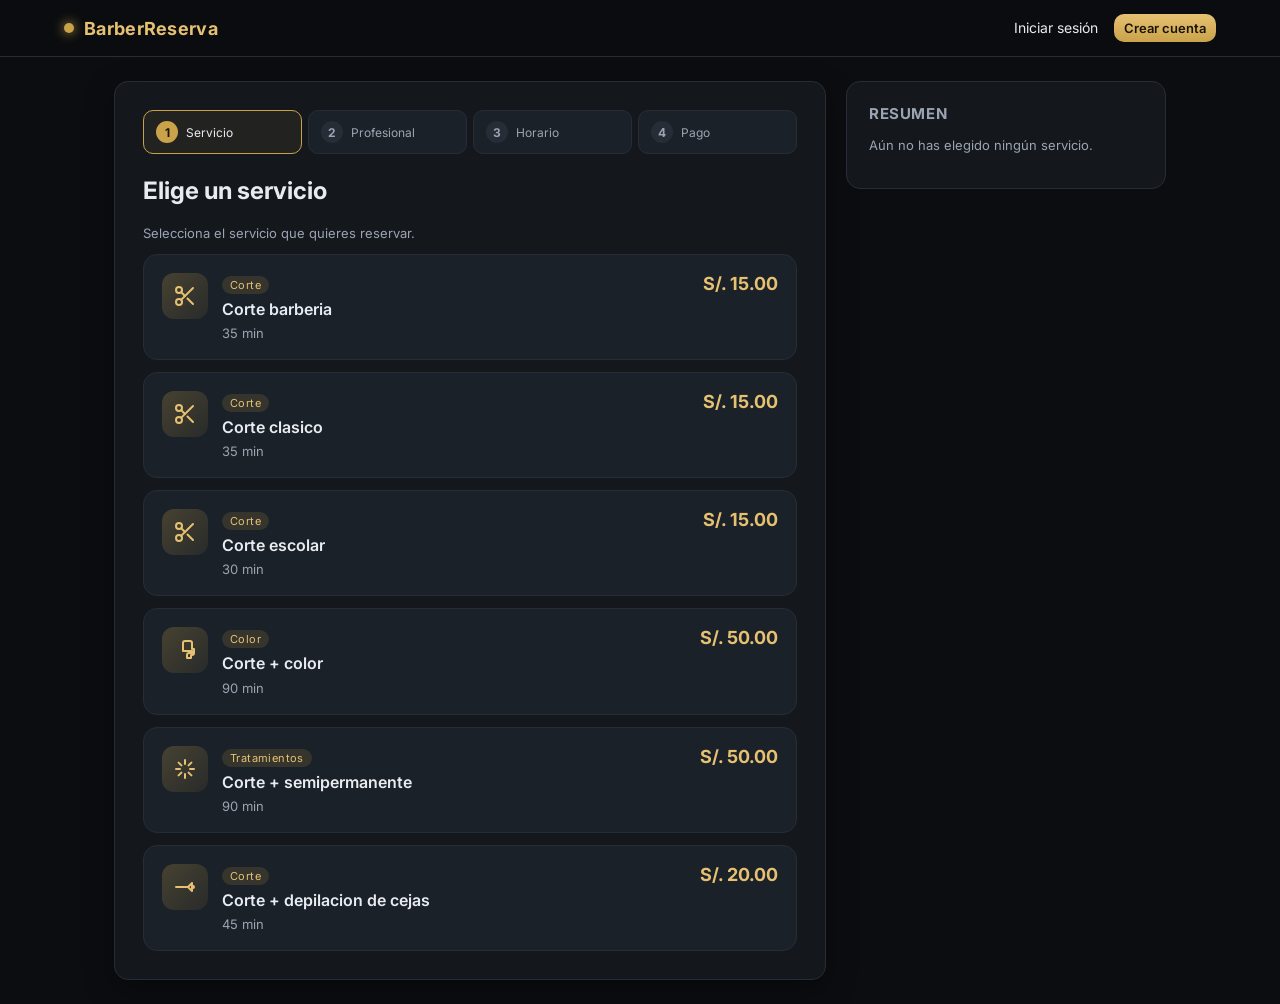
==== commit bb783eec: "Actualizar" ====
--- a/book.html
+++ b/book.html
@@ -66,7 +66,7 @@
           </div>
           <div id="confirm" style="display:none" class="confirm-wrap">
             <div class="form-ok">¡Reserva confirmada! Realiza tu pago escaneando el código QR oficial.</div>
-            <div class="qr"><img src="QrPeluqueria.jpeg" id="qr-img" alt="QR Oficial de la Peluquería" /></div>
+            <div class="qr"><img src="QrPeluqueria.png" id="qr-img" alt="QR Oficial de la Peluquería" /></div>
             <div class="ccode" style="font-size: 20px; font-weight: bold; letter-spacing: 1px;">YAPE: 954936982</div>
             <p><a class="btn" href="mis-reservas.html">Ver mis reservas</a></p>
           </div>
